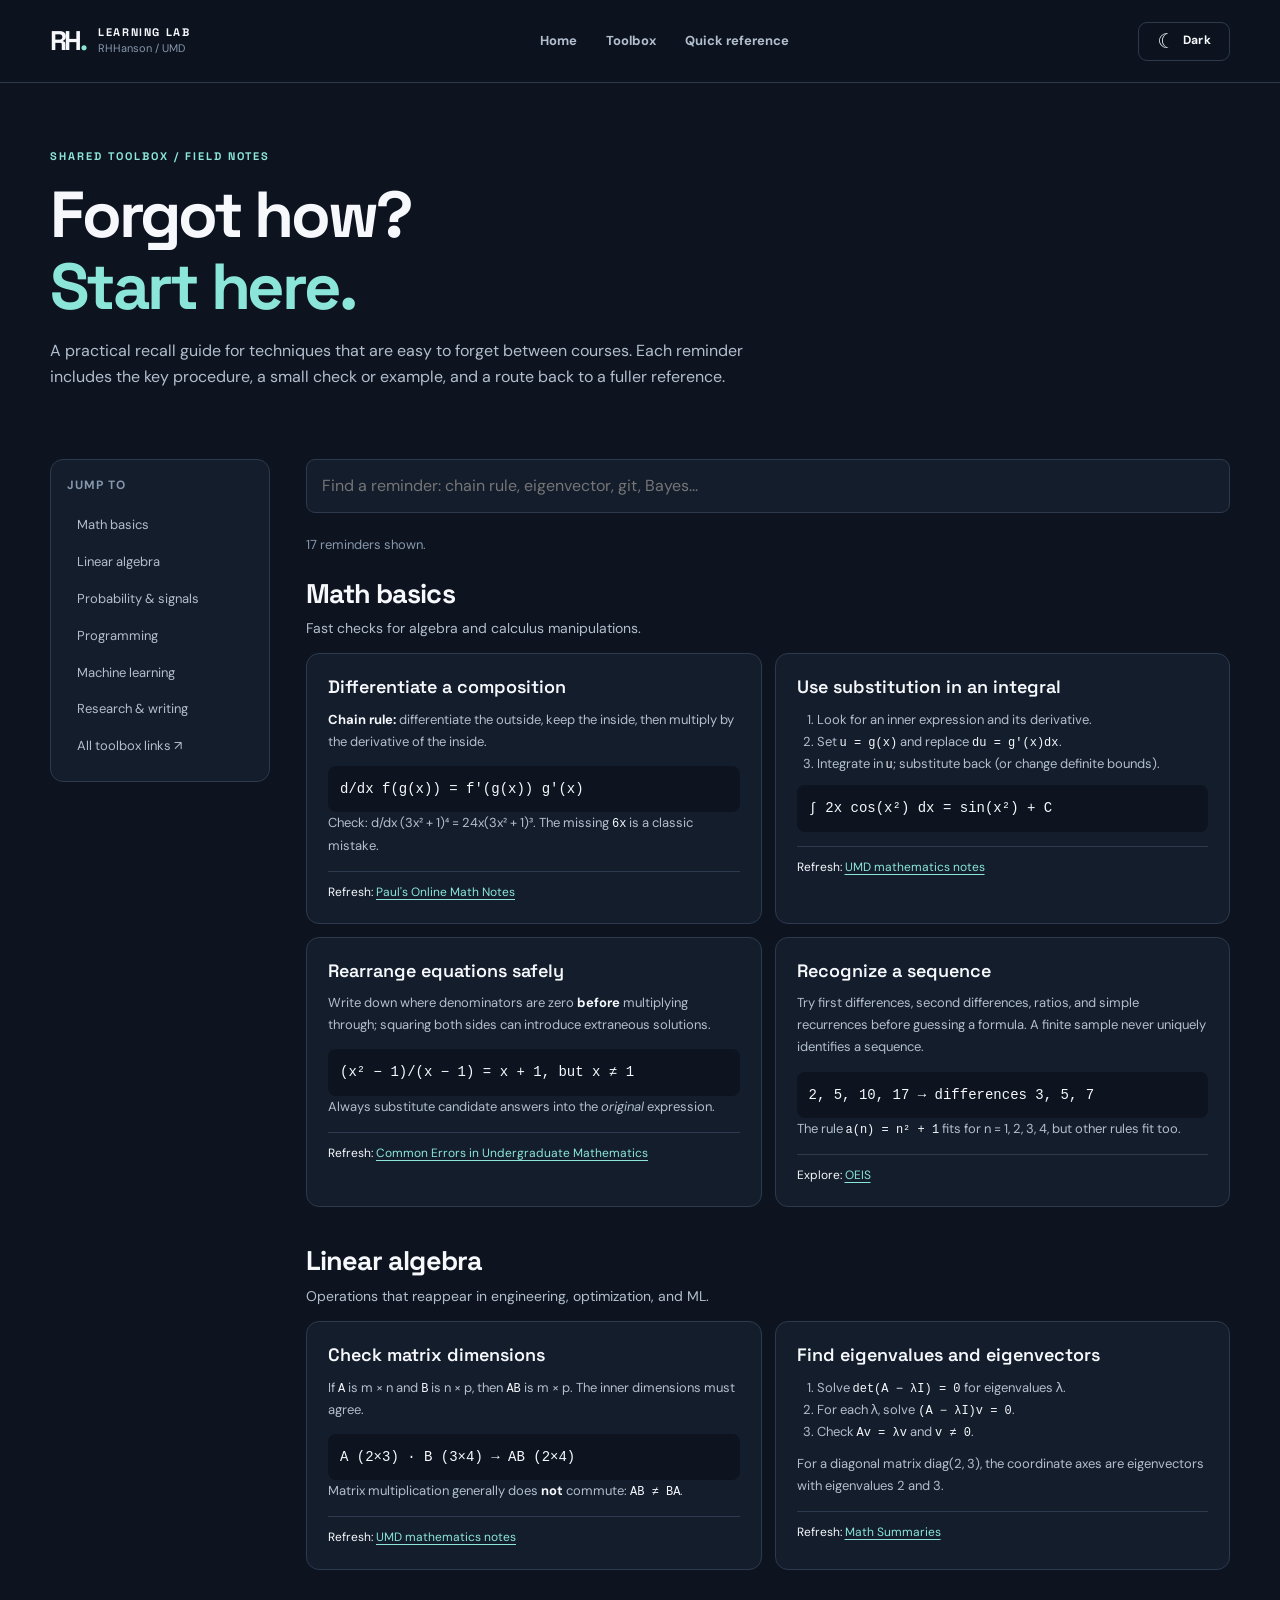
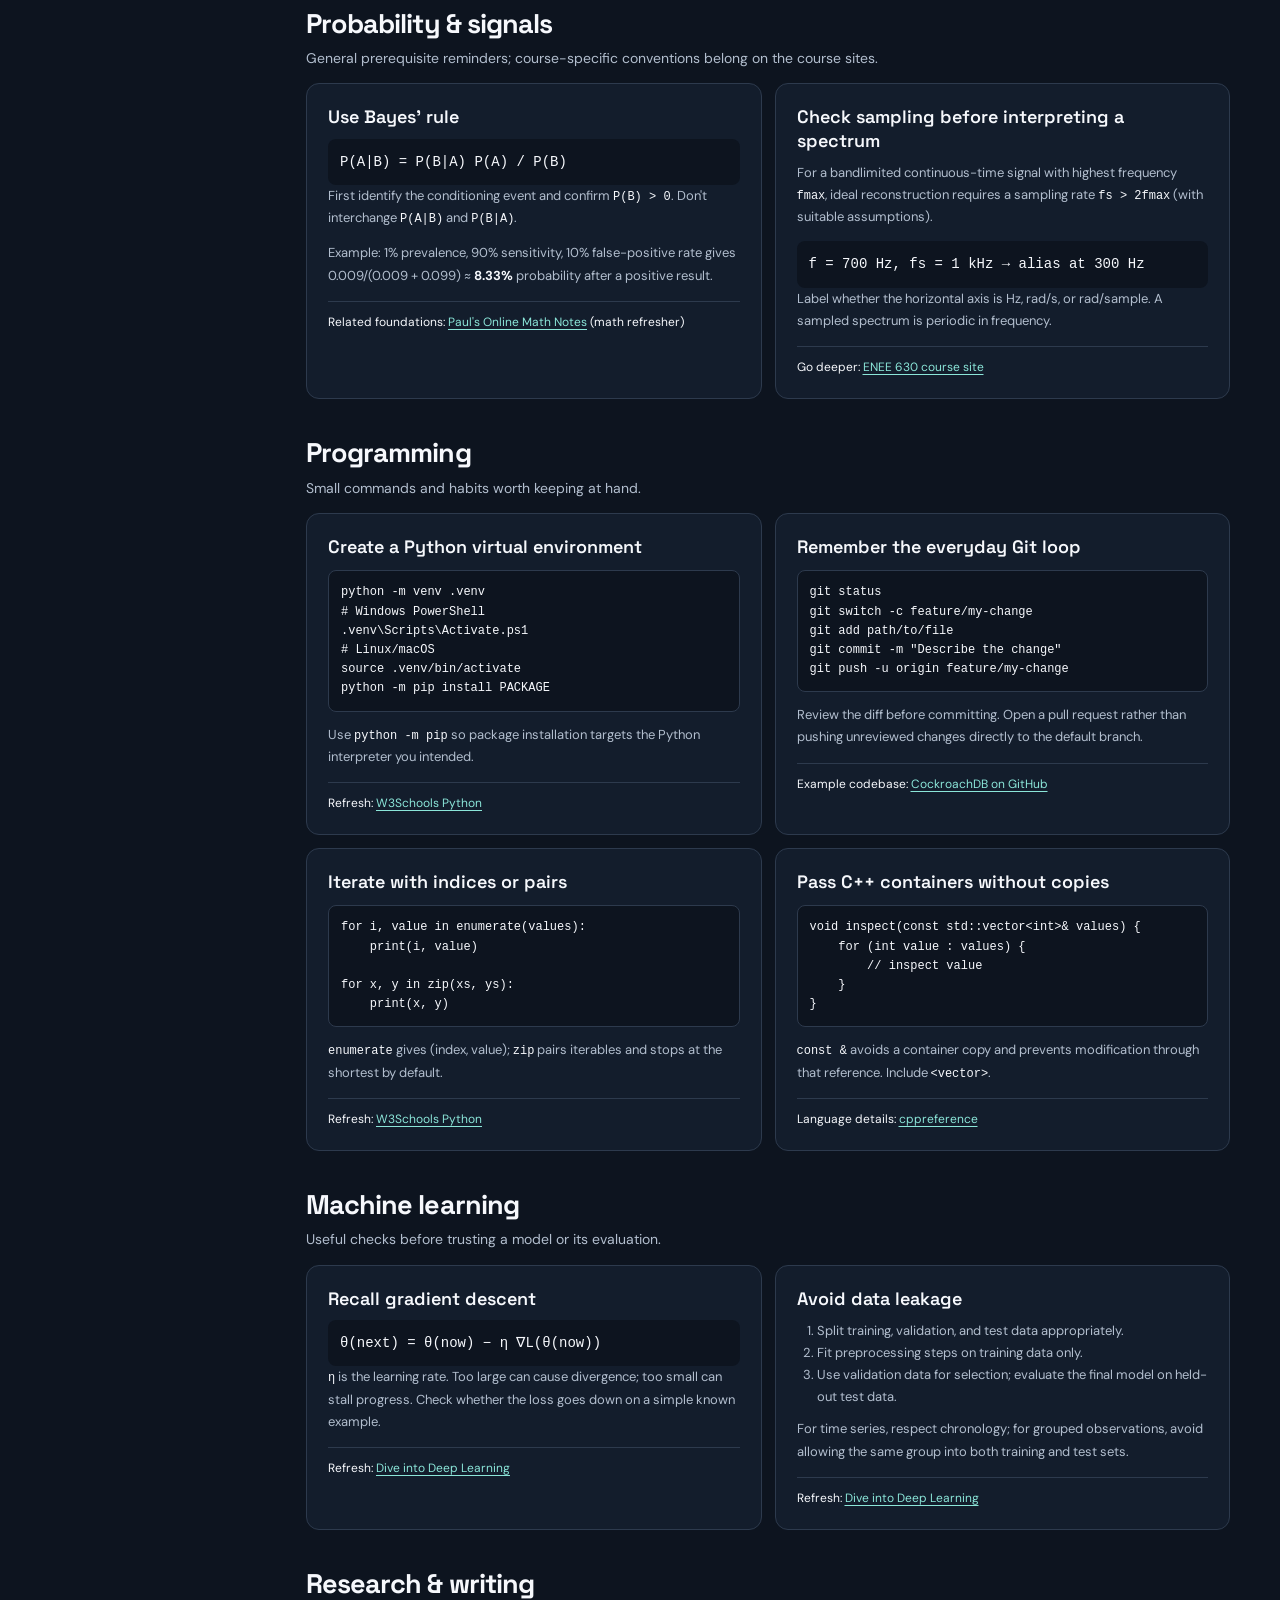
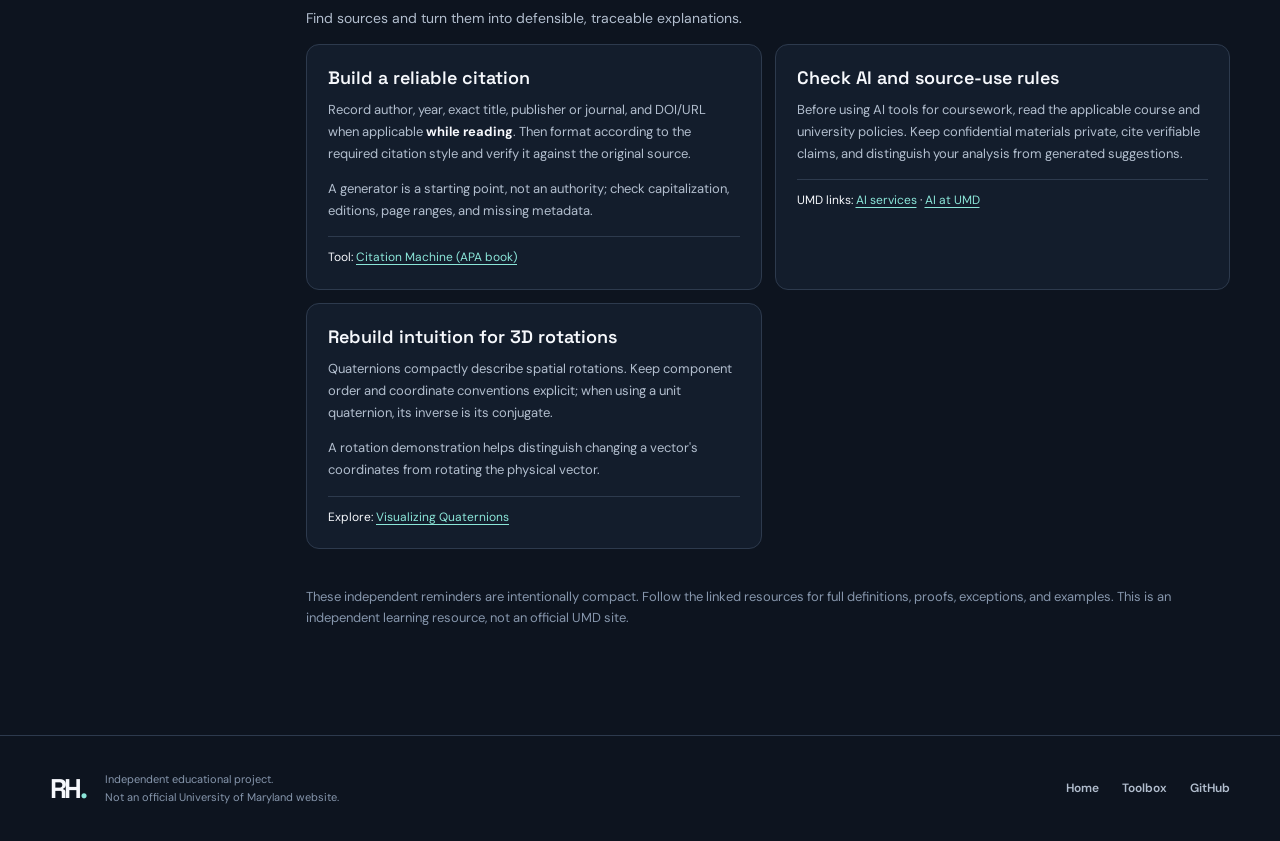
==== site/quick-reference.html @ 35a931cb "Add searchable quick-reference companion for shared toolbox" ====
<!doctype html>
<html lang="en" data-theme="dark">
<head>
<meta charset="utf-8"><meta name="viewport" content="width=device-width, initial-scale=1">
<title>Quick Reference | RHHanson-UMD Learning Lab</title>
<meta name="description" content="Practical reminders for math, coding, machine learning, and academic writing, with examples and trusted references.">
<link rel="icon" href="./assets/favicon.svg" type="image/svg+xml">
<link rel="stylesheet" href="./assets/styles.css">
<style>
.reference-hero{padding:65px 0 38px}.reference-hero h1{font:700 clamp(38px,5.4vw,65px)/1.12 'Space Grotesk',sans-serif;letter-spacing:-.05em;margin:14px 0}.reference-hero p{max-width:730px;color:var(--muted)}
.reference-layout{display:grid;grid-template-columns:220px minmax(0,1fr);gap:36px;padding:16px 0 85px}
.quick-nav{position:sticky;top:112px;align-self:start;border:1px solid var(--line);border-radius:13px;padding:16px;background:var(--surface)}
.quick-nav strong{display:block;margin-bottom:12px;font-size:12px;letter-spacing:.09em;color:var(--faint);text-transform:uppercase}
.quick-nav a{display:block;padding:8px 10px;border-radius:7px;font-size:13px;color:var(--muted)}.quick-nav a:hover,.quick-nav a:focus-visible{background:var(--surface2);color:var(--mint)}
.quick-main{min-width:0}.quick-search{display:block;width:100%;background:var(--surface);color:var(--ink);border:1px solid var(--line);border-radius:9px;padding:13px 15px;margin-bottom:22px}
.quick-section{scroll-margin-top:105px;margin:0 0 38px}.quick-section>h2{font:700 27px/1.2 'Space Grotesk';letter-spacing:-.035em;margin-bottom:7px}.quick-section>p{color:var(--muted);font-size:14px}
.quick-grid{display:grid;grid-template-columns:repeat(2,minmax(0,1fr));gap:13px}
.reminder{background:var(--surface);border:1px solid var(--line);border-radius:13px;padding:21px;min-width:0}
.reminder h3{font:600 18px/1.3 'Space Grotesk';margin:0 0 10px}.reminder p,.reminder li{font-size:13px;line-height:1.7;color:var(--muted)}.reminder ul,.reminder ol{padding-left:20px;margin:10px 0}
.reminder code,.reminder pre{font:12px/1.6 ui-monospace,SFMono-Regular,Consolas,monospace}.reminder code{color:var(--ink)}.reminder pre{white-space:pre-wrap;overflow-wrap:anywhere;padding:12px;border:1px solid var(--line);background:var(--bg);border-radius:8px;color:var(--ink)}
.reminder .formula{display:block;padding:12px;background:var(--bg);border-radius:8px;font:500 14px/1.6 ui-monospace,Consolas,monospace;overflow-wrap:anywhere}
.reminder .source{border-top:1px solid var(--line);margin-top:14px;padding-top:11px;font-size:12px}.source a{color:var(--mint);text-decoration:underline;text-underline-offset:3px}.reminder strong{color:var(--ink)}
.quick-note{font-size:13px;color:var(--faint);margin-bottom:22px}.quick-empty{border:1px dashed var(--line);border-radius:12px;padding:25px;color:var(--muted)}
@media(max-width:900px){.reference-layout{grid-template-columns:1fr}.quick-nav{position:static;display:flex;flex-wrap:wrap;gap:4px}.quick-nav strong{width:100%}.quick-nav a{padding:6px 9px}}
@media(max-width:650px){.quick-grid{grid-template-columns:1fr}.reference-hero{padding:45px 0 25px}.reference-layout{padding-bottom:50px}.reminder{padding:17px}}
</style>
</head>
<body>
<a class="skip-link" href="#main">Skip to content</a>
<header class="site-header"><div class="container nav-row">
<a class="brand" href="./" aria-label="Learning Lab home"><span class="brand-mark">RH<span>.</span></span><span class="brand-label"><strong>LEARNING LAB</strong><small>RHHanson / UMD</small></span></a>
<nav class="site-nav" aria-label="Primary"><a href="./">Home</a><a href="./#resources">Toolbox</a><a href="#main">Quick reference</a></nav>
<div class="nav-actions"><button class="theme-button" id="theme-toggle" type="button" aria-label="Switch to light theme" aria-pressed="true"><span class="theme-symbol" aria-hidden="true">&#9790;</span><span class="theme-label">Dark</span></button></div>
</div></header>
<main id="main" class="container">
<section class="reference-hero"><div class="section-label">SHARED TOOLBOX / FIELD NOTES</div><h1>Forgot how?<br><em style="font-style:normal;color:var(--mint)">Start here.</em></h1><p>A practical recall guide for techniques that are easy to forget between courses. Each reminder includes the key procedure, a small check or example, and a route back to a fuller reference.</p></section>
<div class="reference-layout">
<nav class="quick-nav" aria-label="Quick reference topics"><strong>Jump to</strong><a href="#math">Math basics</a><a href="#linear">Linear algebra</a><a href="#probability">Probability &amp; signals</a><a href="#code">Programming</a><a href="#ml">Machine learning</a><a href="#writing">Research &amp; writing</a><a href="./#resources">All toolbox links ↗</a></nav>
<div class="quick-main">
<label for="quick-search" class="sr-only">Search quick reminders</label><input class="quick-search" id="quick-search" type="search" placeholder="Find a reminder: chain rule, eigenvector, git, Bayes..." autocomplete="off">
<p class="quick-note" id="quick-count" aria-live="polite">Search by topic, technique, or keyword. Examples here are original, not excerpts from the linked resources.</p>
<section class="quick-section" id="math"><h2>Math basics</h2><p>Fast checks for algebra and calculus manipulations.</p><div class="quick-grid">
<article class="reminder" data-keywords="derivative chain rule product quotient calculus"><h3>Differentiate a composition</h3><p><strong>Chain rule:</strong> differentiate the outside, keep the inside, then multiply by the derivative of the inside.</p><span class="formula">d/dx f(g(x)) = f'(g(x)) g'(x)</span><p>Check: d/dx (3x² + 1)⁴ = 24x(3x² + 1)³. The missing <code>6x</code> is a classic mistake.</p><div class="source">Refresh: <a href="https://tutorial.math.lamar.edu/" target="_blank" rel="noopener noreferrer">Paul's Online Math Notes</a></div></article>
<article class="reminder" data-keywords="integration substitution u sub integrals"><h3>Use substitution in an integral</h3><ol><li>Look for an inner expression and its derivative.</li><li>Set <code>u = g(x)</code> and replace <code>du = g'(x)dx</code>.</li><li>Integrate in <code>u</code>; substitute back (or change definite bounds).</li></ol><span class="formula">∫ 2x cos(x²) dx = sin(x²) + C</span><div class="source">Refresh: <a href="https://www.math.umd.edu/~immortal/" target="_blank" rel="noopener noreferrer">UMD mathematics notes</a></div></article>
<article class="reminder" data-keywords="algebra fractions equations denominator zero"><h3>Rearrange equations safely</h3><p>Write down where denominators are zero <strong>before</strong> multiplying through; squaring both sides can introduce extraneous solutions.</p><span class="formula">(x² − 1)/(x − 1) = x + 1, but x ≠ 1</span><p>Always substitute candidate answers into the <em>original</em> expression.</p><div class="source">Refresh: <a href="https://math.vanderbilt.edu/schectex/commerrs/" target="_blank" rel="noopener noreferrer">Common Errors in Undergraduate Mathematics</a></div></article>
<article class="reminder" data-keywords="sequences patterns oeis recurrence"><h3>Recognize a sequence</h3><p>Try first differences, second differences, ratios, and simple recurrences before guessing a formula. A finite sample never uniquely identifies a sequence.</p><span class="formula">2, 5, 10, 17 → differences 3, 5, 7</span><p>The rule <code>a(n) = n² + 1</code> fits for n = 1, 2, 3, 4, but other rules fit too.</p><div class="source">Explore: <a href="https://oeis.org/wiki/Main_Page" target="_blank" rel="noopener noreferrer">OEIS</a></div></article>
</div></section>
<section class="quick-section" id="linear"><h2>Linear algebra</h2><p>Operations that reappear in engineering, optimization, and ML.</p><div class="quick-grid">
<article class="reminder" data-keywords="matrix multiplication dimensions dot product"><h3>Check matrix dimensions</h3><p>If <code>A</code> is m × n and <code>B</code> is n × p, then <code>AB</code> is m × p. The inner dimensions must agree.</p><span class="formula">A (2×3) · B (3×4) → AB (2×4)</span><p>Matrix multiplication generally does <strong>not</strong> commute: <code>AB ≠ BA</code>.</p><div class="source">Refresh: <a href="https://www.math.umd.edu/~immortal/" target="_blank" rel="noopener noreferrer">UMD mathematics notes</a></div></article>
<article class="reminder" data-keywords="eigenvalue eigenvector characteristic polynomial"><h3>Find eigenvalues and eigenvectors</h3><ol><li>Solve <code>det(A − λI) = 0</code> for eigenvalues λ.</li><li>For each λ, solve <code>(A − λI)v = 0</code>.</li><li>Check <code>Av = λv</code> and <code>v ≠ 0</code>.</li></ol><p>For a diagonal matrix diag(2, 3), the coordinate axes are eigenvectors with eigenvalues 2 and 3.</p><div class="source">Refresh: <a href="https://wmboyles.net/projects/mathsummaries" target="_blank" rel="noopener noreferrer">Math Summaries</a></div></article>
</div></section>
<section class="quick-section" id="probability"><h2>Probability &amp; signals</h2><p>General prerequisite reminders; course-specific conventions belong on the course sites.</p><div class="quick-grid">
<article class="reminder" data-keywords="bayes conditional probability independence events"><h3>Use Bayes' rule</h3><span class="formula">P(A|B) = P(B|A) P(A) / P(B)</span><p>First identify the conditioning event and confirm <code>P(B) &gt; 0</code>. Don't interchange <code>P(A|B)</code> and <code>P(B|A)</code>.</p><p>Example: 1% prevalence, 90% sensitivity, 10% false-positive rate gives 0.009/(0.009 + 0.099) ≈ <strong>8.33%</strong> probability after a positive result.</p><div class="source">Related foundations: <a href="https://tutorial.math.lamar.edu/" target="_blank" rel="noopener noreferrer">Paul's Online Math Notes</a> (math refresher)</div></article>
<article class="reminder" data-keywords="sampling aliasing nyquist frequency fft dtft"><h3>Check sampling before interpreting a spectrum</h3><p>For a bandlimited continuous-time signal with highest frequency <code>fmax</code>, ideal reconstruction requires a sampling rate <code>fs &gt; 2fmax</code> (with suitable assumptions).</p><span class="formula">f = 700 Hz, fs = 1 kHz → alias at 300 Hz</span><p>Label whether the horizontal axis is Hz, rad/s, or rad/sample. A sampled spectrum is periodic in frequency.</p><div class="source">Go deeper: <a href="./ENEE-630/">ENEE 630 course site</a></div></article>
</div></section>
<section class="quick-section" id="code"><h2>Programming</h2><p>Small commands and habits worth keeping at hand.</p><div class="quick-grid">
<article class="reminder" data-keywords="python virtual environment pip venv install"><h3>Create a Python virtual environment</h3><pre><code>python -m venv .venv
# Windows PowerShell
.venv\Scripts\Activate.ps1
# Linux/macOS
source .venv/bin/activate
python -m pip install PACKAGE</code></pre><p>Use <code>python -m pip</code> so package installation targets the Python interpreter you intended.</p><div class="source">Refresh: <a href="https://www.w3schools.com/python/" target="_blank" rel="noopener noreferrer">W3Schools Python</a></div></article>
<article class="reminder" data-keywords="git commands status branch commit pull request github"><h3>Remember the everyday Git loop</h3><pre><code>git status
git switch -c feature/my-change
git add path/to/file
git commit -m "Describe the change"
git push -u origin feature/my-change</code></pre><p>Review the diff before committing. Open a pull request rather than pushing unreviewed changes directly to the default branch.</p><div class="source">Example codebase: <a href="https://github.com/cockroachdb/cockroach" target="_blank" rel="noopener noreferrer">CockroachDB on GitHub</a></div></article>
<article class="reminder" data-keywords="python iteration enumerate zip list comprehension"><h3>Iterate with indices or pairs</h3><pre><code>for i, value in enumerate(values):
    print(i, value)

for x, y in zip(xs, ys):
    print(x, y)</code></pre><p><code>enumerate</code> gives (index, value); <code>zip</code> pairs iterables and stops at the shortest by default.</p><div class="source">Refresh: <a href="https://www.w3schools.com/python/" target="_blank" rel="noopener noreferrer">W3Schools Python</a></div></article>
<article class="reminder" data-keywords="c++ vector const reference cppreference"><h3>Pass C++ containers without copies</h3><pre><code>void inspect(const std::vector&lt;int&gt;&amp; values) {
    for (int value : values) {
        // inspect value
    }
}</code></pre><p><code>const &amp;</code> avoids a container copy and prevents modification through that reference. Include <code>&lt;vector&gt;</code>.</p><div class="source">Language details: <a href="https://en.cppreference.com/" target="_blank" rel="noopener noreferrer">cppreference</a></div></article>
</div></section>
<section class="quick-section" id="ml"><h2>Machine learning</h2><p>Useful checks before trusting a model or its evaluation.</p><div class="quick-grid">
<article class="reminder" data-keywords="gradient descent learning rate optimization loss"><h3>Recall gradient descent</h3><span class="formula">θ(next) = θ(now) − η ∇L(θ(now))</span><p><code>η</code> is the learning rate. Too large can cause divergence; too small can stall progress. Check whether the loss goes down on a simple known example.</p><div class="source">Refresh: <a href="https://d2l.ai/" target="_blank" rel="noopener noreferrer">Dive into Deep Learning</a></div></article>
<article class="reminder" data-keywords="train validation test split data leakage"><h3>Avoid data leakage</h3><ol><li>Split training, validation, and test data appropriately.</li><li>Fit preprocessing steps on training data only.</li><li>Use validation data for selection; evaluate the final model on held-out test data.</li></ol><p>For time series, respect chronology; for grouped observations, avoid allowing the same group into both training and test sets.</p><div class="source">Refresh: <a href="https://d2l.ai/" target="_blank" rel="noopener noreferrer">Dive into Deep Learning</a></div></article>
</div></section>
<section class="quick-section" id="writing"><h2>Research &amp; writing</h2><p>Find sources and turn them into defensible, traceable explanations.</p><div class="quick-grid">
<article class="reminder" data-keywords="citation references apa book author date doi"><h3>Build a reliable citation</h3><p>Record author, year, exact title, publisher or journal, and DOI/URL when applicable <strong>while reading</strong>. Then format according to the required citation style and verify it against the original source.</p><p>A generator is a starting point, not an authority; check capitalization, editions, page ranges, and missing metadata.</p><div class="source">Tool: <a href="https://www.citationmachine.net/apa/cite-a-book" target="_blank" rel="noopener noreferrer">Citation Machine (APA book)</a></div></article>
<article class="reminder" data-keywords="research ai university academic integrity policy"><h3>Check AI and source-use rules</h3><p>Before using AI tools for coursework, read the applicable course and university policies. Keep confidential materials private, cite verifiable claims, and distinguish your analysis from generated suggestions.</p><div class="source">UMD links: <a href="https://ai-resources.umd.edu/services.html" target="_blank" rel="noopener noreferrer">AI services</a> · <a href="https://ai.umd.edu/" target="_blank" rel="noopener noreferrer">AI at UMD</a></div></article>
<article class="reminder" data-keywords="quaternion rotation 3d visualization geometry"><h3>Rebuild intuition for 3D rotations</h3><p>Quaternions compactly describe spatial rotations. Keep component order and coordinate conventions explicit; when using a unit quaternion, its inverse is its conjugate.</p><p>A rotation demonstration helps distinguish changing a vector's coordinates from rotating the physical vector.</p><div class="source">Explore: <a href="https://eater.net/quaternions" target="_blank" rel="noopener noreferrer">Visualizing Quaternions</a></div></article>
</div></section>
<p class="quick-empty" id="no-results" hidden>No reminders matched. Try a broader term or browse the full <a href="./#resources" style="color:var(--mint)">shared toolbox</a>.</p>
<p class="quick-note">These independent reminders are intentionally compact. Follow the linked resources for full definitions, proofs, exceptions, and examples. This is an independent learning resource, not an official UMD site.</p>
</div></div>
</main>
<footer><div class="container footer-row"><div class="footer-brand"><span class="brand-mark">RH<span>.</span></span><span>Independent educational project.<br>Not an official University of Maryland website.</span></div><div class="footer-links"><a href="./">Home</a><a href="./#resources">Toolbox</a><a href="https://github.com/RHHanson-UMD" target="_blank" rel="noopener noreferrer">GitHub</a></div></div></footer>
<script>
'use strict';
const root=document.documentElement, toggle=document.getElementById('theme-toggle');
let saved=null;try{saved=localStorage.getItem('learning-lab-theme')}catch{}
root.dataset.theme=saved==='light'?'light':'dark';
function updateTheme(){const dark=root.dataset.theme==='dark';toggle.querySelector('.theme-symbol').textContent=dark?'☾':'☀';toggle.querySelector('.theme-label').textContent=dark?'Dark':'Light';toggle.setAttribute('aria-label',dark?'Switch to light theme':'Switch to dark theme');toggle.setAttribute('aria-pressed',String(dark))}
updateTheme();
toggle.addEventListener('click',()=>{root.dataset.theme=root.dataset.theme==='dark'?'light':'dark';try{localStorage.setItem('learning-lab-theme',root.dataset.theme)}catch{}updateTheme()});
const search=document.getElementById('quick-search'),sections=[...document.querySelectorAll('.quick-section')],cards=[...document.querySelectorAll('.reminder')],count=document.getElementById('quick-count'),empty=document.getElementById('no-results');
function filter(){const q=search.value.trim().toLocaleLowerCase();let n=0;cards.forEach(card=>{const match=!q||(card.textContent+' '+card.dataset.keywords).toLocaleLowerCase().includes(q);card.hidden=!match;if(match)n++});sections.forEach(section=>{section.hidden=![...section.querySelectorAll('.reminder')].some(card=>!card.hidden)});empty.hidden=n!==0;count.textContent=n+' reminder'+(n===1?'':'s')+' shown.'}
search.addEventListener('input',filter);filter();
</script>
</body></html>
---- site/assets/styles.css ----
@import url('https://fonts.googleapis.com/css2?family=DM+Sans:wght@400;500;600;700&family=Space+Grotesk:wght@400;500;600;700&display=swap');
:root {color-scheme:dark;--bg:#0d141f;--surface:#131d2c;--surface2:#192537;--ink:#f6f8fc;--muted:#b2bece;--faint:#8696ac;--line:#2d3a4d;--mint:#8be6d9;--warm:#f2c18c;--violet:#b6a5fa;--cardshadow:0 20px 65px rgba(0,0,0,.15)}
[data-theme="light"] {color-scheme:light;--bg:#f7f9fd;--surface:#ffffff;--surface2:#edf2f8;--ink:#142132;--muted:#4d5e73;--faint:#64778c;--line:#dbe3ed;--mint:#13695d;--warm:#a05b16;--violet:#6453a4;--cardshadow:0 15px 55px rgba(32,53,75,.07)}
*,*::before,*::after{box-sizing:border-box}html{scroll-behavior:smooth;scroll-padding-top:92px}body{margin:0;background:var(--bg);color:var(--ink);font:16px/1.6 'DM Sans',system-ui,-apple-system,'Segoe UI',sans-serif}a{color:inherit;text-decoration:none}button,input{font:inherit}button{cursor:pointer}a:focus-visible,button:focus-visible,input:focus-visible{outline:3px solid var(--mint);outline-offset:3px}[hidden]{display:none!important}.container{width:min(1180px,calc(100% - 54px));margin:auto}.sr-only{position:absolute;clip:rect(0,0,0,0);width:1px;height:1px;overflow:hidden;white-space:nowrap}.skip-link{position:absolute;z-index:100;top:-80px;left:12px;background:var(--mint);color:#071316;padding:10px 16px;border-radius:8px}.skip-link:focus{top:12px}
.site-header{position:sticky;top:0;z-index:50;background:color-mix(in srgb,var(--bg) 91%,transparent);border-bottom:1px solid var(--line);backdrop-filter:blur(18px)}.nav-row{height:82px;display:flex;align-items:center;gap:42px}.brand{display:flex;align-items:center;gap:13px;white-space:nowrap}.brand-mark{display:inline-flex;align-items:center;letter-spacing:-.1em;font:700 27px/1 'Space Grotesk',sans-serif}.brand-mark span{color:var(--mint)}.brand-label{display:flex;flex-direction:column;line-height:1.15;gap:4px}.brand-label strong{font:700 11px/1 'Space Grotesk';letter-spacing:.15em}.brand-label small{font-size:11px;color:var(--faint)}.site-nav{display:flex;gap:29px;margin:auto}.site-nav a{font-size:13px;font-weight:700;color:var(--muted)}.site-nav a:hover,.footer-links a:hover{color:var(--mint)}.nav-actions{display:flex;align-items:center;gap:12px}.theme-button{display:grid;place-items:center;background:transparent;border:1px solid var(--line);border-radius:50%;color:var(--ink);width:39px;height:39px;font-size:20px}.nav-github{font-size:12px;font-weight:700;padding:11px 16px;border:1px solid var(--line);border-radius:9px}.nav-github:hover{border-color:var(--mint)}
.hero{position:relative;overflow:hidden;background:radial-gradient(ellipse at 12% 15%,rgba(63,134,146,.12),transparent 48%),radial-gradient(ellipse at 80% 18%,rgba(124,103,169,.08),transparent 45%)}.hero-grid{display:grid;grid-template-columns:1.04fr .96fr;align-items:center;gap:62px;padding:96px 0 93px}.eyebrow,.section-label{letter-spacing:.18em;font:700 11px/1.5 'Space Grotesk',sans-serif;color:var(--mint)}.eyebrow{display:inline-flex;align-items:center;gap:11px}.eyebrow-dot{width:8px;height:8px;background:var(--mint);border-radius:50%;box-shadow:0 0 0 5px color-mix(in srgb,var(--mint) 13%,transparent)}h1,h2,h3,p{margin-top:0}.hero h1{font:700 clamp(49px,6vw,80px)/1.08 'Space Grotesk',sans-serif;letter-spacing:-.064em;margin:25px 0}.hero h1 em{font-style:normal;color:var(--mint)}.hero-copy>p{max-width:520px;font-size:16px;line-height:1.9;color:var(--muted)}.hero-actions{display:flex;align-items:center;gap:29px;margin-top:34px}.primary-button{background:var(--mint);color:#101d26;border:1px solid transparent;font-weight:700;font-size:13px;padding:14px 19px;border-radius:9px;display:inline-flex;gap:31px;align-items:center;box-shadow:0 10px 40px rgba(65,183,178,.1)}.primary-button:hover{transform:translateY(-1px);filter:brightness(1.07)}[data-theme="light"] .primary-button{color:white;background:#13695d}.text-link,.small-link{font-weight:700;font-size:13px;color:var(--ink)}.text-link:hover,.small-link:hover{color:var(--mint)}.hero-art{background:linear-gradient(150deg,var(--surface),var(--bg));border:1px solid var(--line);border-radius:21px;box-shadow:var(--cardshadow);padding:20px 19px 10px;overflow:hidden}.art-kicker,.art-footer{display:flex;justify-content:space-between;align-items:center;gap:12px;font:700 10px/1.3 'Space Grotesk',sans-serif;letter-spacing:.15em;color:var(--faint)}.art-kicker span{font-weight:500}.hero-art svg{display:block;width:100%;height:auto;margin:2px auto -7px;max-height:355px}.art-footer{border-top:1px solid var(--line);padding:13px 2px 8px;letter-spacing:.1em}.live-mark{color:var(--mint)}
.metrics{border-top:1px solid var(--line);border-bottom:1px solid var(--line);background:color-mix(in srgb,var(--surface) 60%,var(--bg))}.metric-row{display:grid;grid-template-columns:repeat(3,1fr) 1.2fr;align-items:center;padding:22px 0;gap:20px}.metric-row>div:not(:last-child){display:flex;align-items:center;gap:13px}.metric-row strong{font:700 32px/1 'Space Grotesk';letter-spacing:-.06em}.metric-row span{font-size:12px;color:var(--faint);font-weight:600}.metrics-aside{color:var(--faint);font-size:12px;line-height:1.5;text-align:right}
.section{padding:93px 0}.section-head{display:flex;justify-content:space-between;align-items:end;gap:20px;margin-bottom:36px}.section h2{font:700 clamp(34px,4vw,55px)/1.1 'Space Grotesk';letter-spacing:-.055em;margin:14px 0}.period{color:var(--mint)}.section-head p{color:var(--muted);margin-bottom:0;max-width:540px}.small-link{white-space:nowrap}.courses-grid{display:grid;grid-template-columns:repeat(3,1fr);gap:18px}.course-card{display:flex;flex-direction:column;min-height:300px;padding:28px;border-radius:17px;background:var(--surface);border:1px solid var(--line);transition:border-color .2s,transform .2s,box-shadow .2s;position:relative;overflow:hidden}.course-card:before{content:'';position:absolute;top:-70px;right:-50px;width:160px;height:160px;border-radius:50%;background:var(--tone);opacity:.07;filter:blur(12px);pointer-events:none}.course-card:hover{transform:translateY(-4px);border-color:var(--tone);box-shadow:var(--cardshadow)}.course-card.amber{--tone:var(--warm)}.course-card.violet{--tone:var(--violet)}.course-card.mint{--tone:var(--mint)}.course-card-top{display:flex;justify-content:space-between;align-items:center;margin-bottom:37px}.course-number{font:700 13px/1 'Space Grotesk';color:var(--tone);letter-spacing:.17em}.course-arrow{width:35px;height:35px;border-radius:50%;border:1px solid var(--line);display:grid;place-items:center;font-size:19px}.course-card h3{font:600 23px/1.25 'Space Grotesk';letter-spacing:-.035em;margin:0 0 15px}.course-card p{font-size:13px;color:var(--muted);margin:0 0 20px}.course-tags{display:flex;gap:6px;flex-wrap:wrap;margin-top:auto}.course-tag{font-size:10px;padding:4px 8px;border:1px solid var(--line);border-radius:6px;color:var(--faint)}.note-row{display:flex;gap:12px;align-items:baseline;font-size:12px;color:var(--faint);padding:23px 2px 0}.note-row span{color:var(--mint)}
.resources-section{border-top:1px solid var(--line);background:color-mix(in srgb,var(--surface) 29%,var(--bg))}.muted-heading{color:var(--faint)}.resource-toolbar{display:flex;align-items:center;gap:18px;margin:38px 0 18px}.search-box{height:51px;flex:1;display:flex;gap:12px;align-items:center;padding:0 17px;border:1px solid var(--line);border-radius:10px;background:var(--surface);color:var(--faint)}.search-box:focus-within{border-color:var(--mint)}.search-box input{width:100%;background:transparent;color:var(--ink);border:0;outline:0;font-size:13px}.search-box input::placeholder{color:var(--faint)}.resource-counter{font-size:12px;min-width:88px;text-align:right;color:var(--faint)}.filter-row{display:flex;gap:8px;overflow-x:auto;white-space:nowrap;padding:2px 0 18px;scrollbar-width:thin}.filter-chip{border:1px solid var(--line);background:transparent;color:var(--muted);padding:9px 13px;border-radius:7px;font-size:12px;font-weight:700}.filter-chip:hover{border-color:var(--mint)}.filter-chip.is-active{background:var(--mint);color:#09201f;border-color:var(--mint)}[data-theme="light"] .filter-chip.is-active{color:white}.resource-list{display:grid;gap:32px;margin-top:18px}.resource-group{padding-top:14px}.resource-group-head{display:flex;align-items:start;gap:15px;margin-bottom:16px}.group-number{font:700 13px 'Space Grotesk';color:var(--mint);margin-top:4px}.resource-group h3{font:600 21px/1.3 'Space Grotesk';letter-spacing:-.035em;margin-bottom:4px}.resource-group-head p{font-size:12px;color:var(--faint);margin:0}.resource-grid{display:grid;grid-template-columns:repeat(3,1fr);gap:12px}.resource-card{display:flex;flex-direction:column;min-height:190px;padding:20px;border:1px solid var(--line);border-radius:12px;background:var(--surface);transition:border-color .2s,background .2s}.resource-card:hover{border-color:var(--mint);background:var(--surface2)}.resource-meta{display:flex;justify-content:space-between;color:var(--faint);font-size:11px;margin-bottom:22px}.resource-meta span{font-size:17px;color:var(--mint)}.resource-card strong{font:600 16px/1.35 'Space Grotesk';letter-spacing:-.015em}.resource-description{font-size:12px;line-height:1.6;color:var(--muted);margin:8px 0 16px}.tagline{font-size:10px;color:var(--faint);margin-top:auto}.empty-state{padding:45px 20px;border:1px dashed var(--line);border-radius:12px;text-align:center;color:var(--muted)}
.about-section{border-top:1px solid var(--line)}.about-grid{display:grid;grid-template-columns:1fr 1fr;gap:90px}.about-text{padding-top:28px}.about-text p{color:var(--muted);font-size:14px;line-height:1.9}.about-text .small-link{display:inline-block;margin-top:5px}footer{border-top:1px solid var(--line);padding:35px 0}.footer-row{display:flex;justify-content:space-between;align-items:center;gap:20px}.footer-brand{display:flex;align-items:center;gap:20px}.footer-brand>span:last-child{font-size:11px;color:var(--faint)}.footer-links{display:flex;gap:23px;font-size:12px;font-weight:600;color:var(--muted)}
@media(max-width:960px){.hero-grid{grid-template-columns:1fr 1fr;gap:25px}.hero h1{font-size:57px}.courses-grid{gap:12px}.course-card{padding:21px}.course-card h3{font-size:20px}.resource-grid{grid-template-columns:repeat(2,1fr)}.metric-row{grid-template-columns:repeat(3,1fr)}.metrics-aside{display:none}}
@media(max-width:700px){.container{width:min(100% - 32px,1180px)}.nav-row{height:72px;gap:12px}.brand-label{display:none}.site-nav{gap:15px;margin-left:auto}.site-nav a{font-size:12px}.nav-actions{gap:6px}.nav-github{display:none}.hero-grid{grid-template-columns:1fr;padding:63px 0 56px;gap:28px}.hero h1{font-size:clamp(44px,10vw,67px)}.hero-art{max-width:470px}.metric-row{grid-template-columns:repeat(3,1fr);gap:6px;padding:19px 0}.metric-row>div:not(:last-child){display:block}.metric-row strong{display:block;font-size:27px}.metric-row span{font-size:10px}.section{padding:65px 0}.section-head{display:block}.section-head .small-link{display:inline-block;margin-top:18px}.courses-grid{grid-template-columns:1fr}.course-card{min-height:225px}.course-card-top{margin-bottom:18px}.resource-grid{grid-template-columns:1fr}.resource-card{min-height:162px}.resource-meta{margin-bottom:14px}.about-grid{grid-template-columns:1fr;gap:0}.about-text{padding-top:10px}.footer-row{align-items:start;flex-direction:column}.resource-counter{min-width:68px}.search-box{padding:0 10px}.resource-toolbar{gap:8px}}
@media(prefers-reduced-motion:reduce){html{scroll-behavior:auto}*,*::before,*::after{transition:none!important;animation:none!important}}

/* Explicit, accessible theme switch; dark is the default for new visitors. */
.theme-button{display:inline-flex;align-items:center;justify-content:center;gap:8px;width:auto;min-width:92px;height:39px;padding:0 12px;border-radius:9px;font-size:13px;font-weight:700;white-space:nowrap}.theme-symbol{font-size:20px;line-height:1}.theme-label{font-size:12px;letter-spacing:.01em}
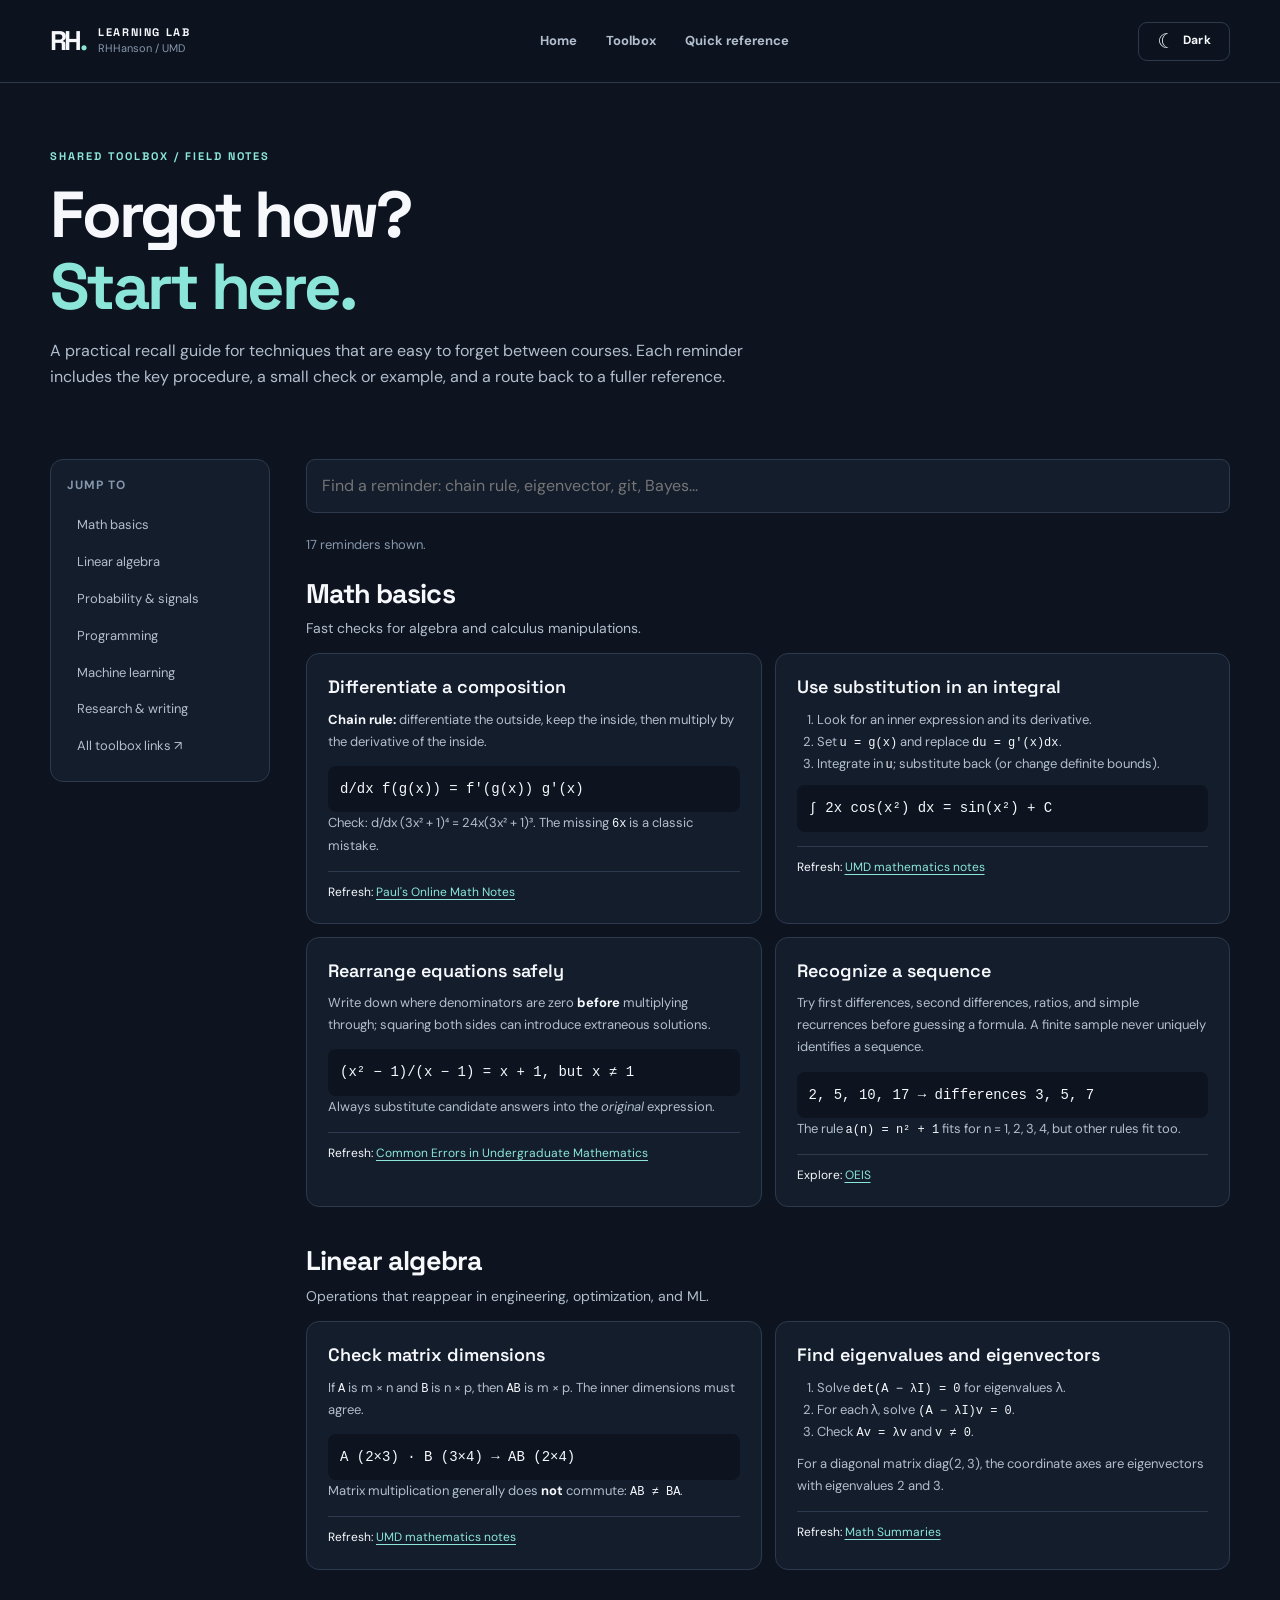
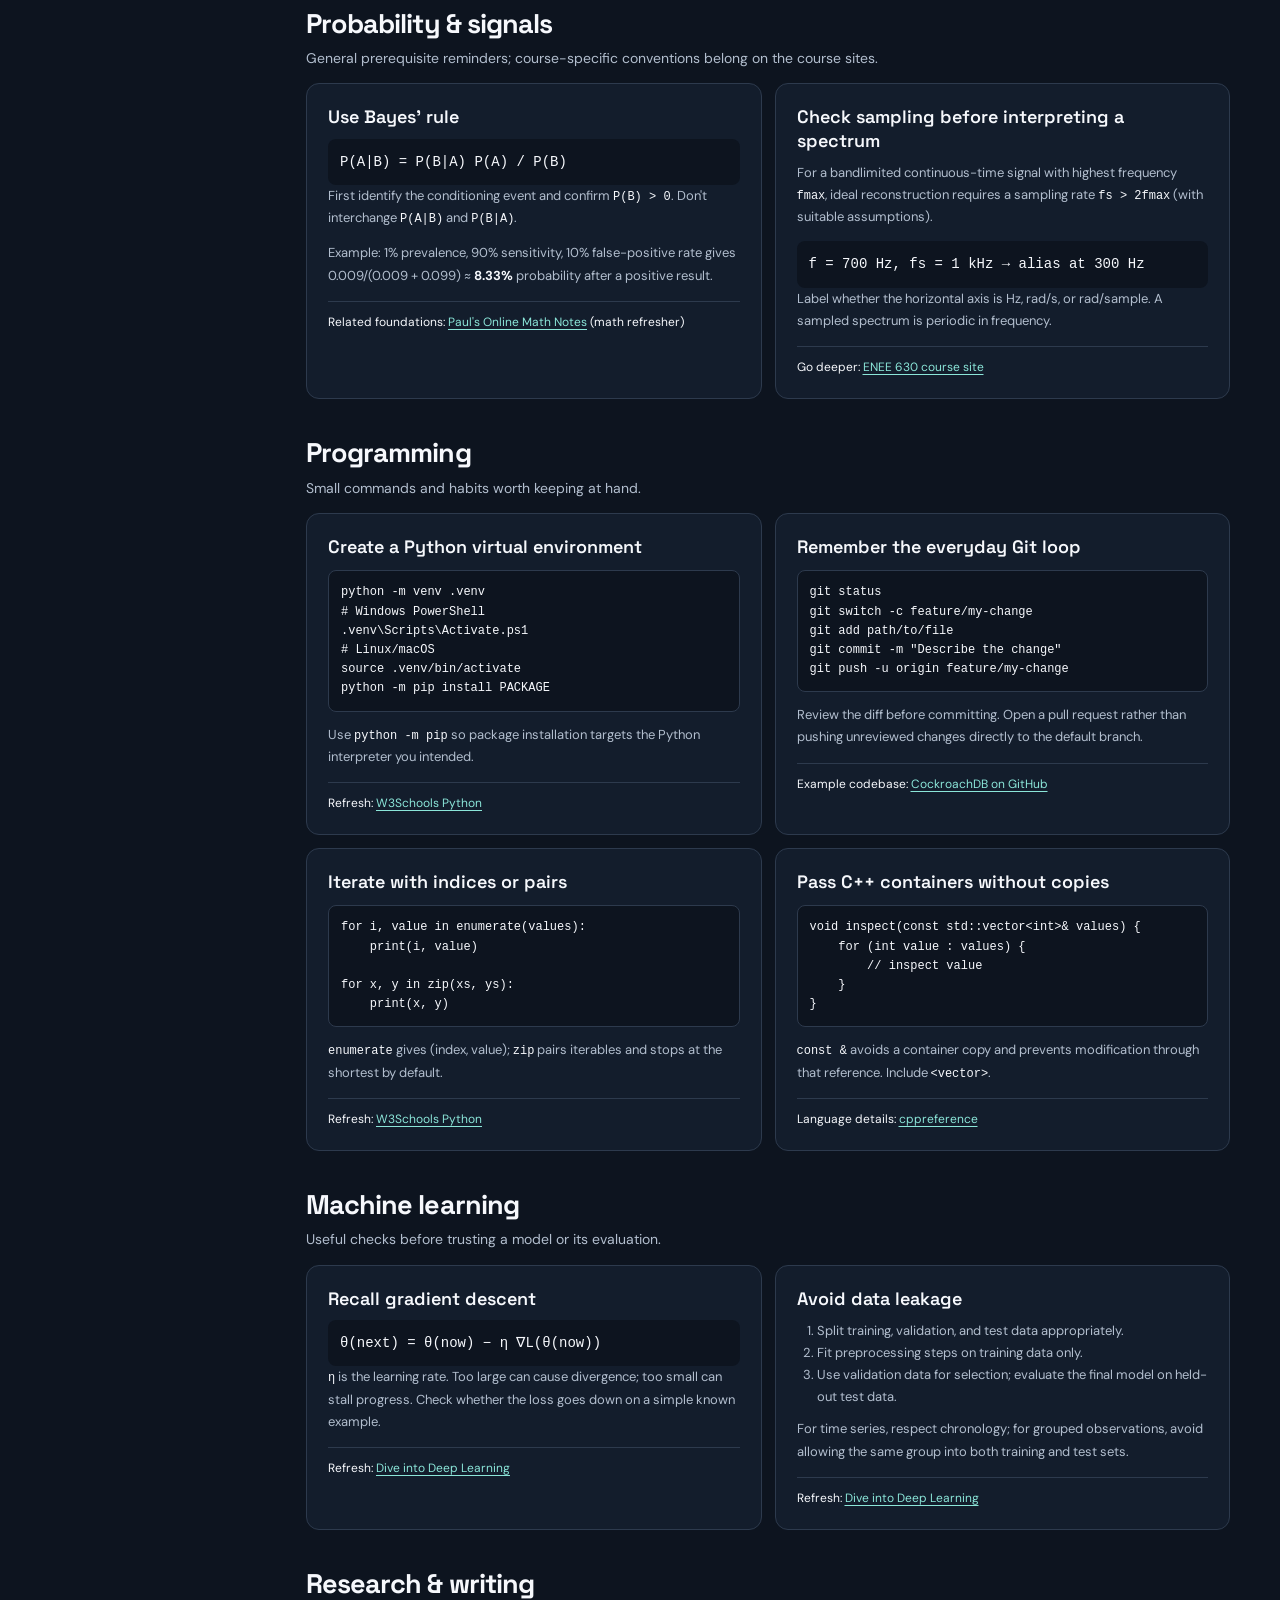
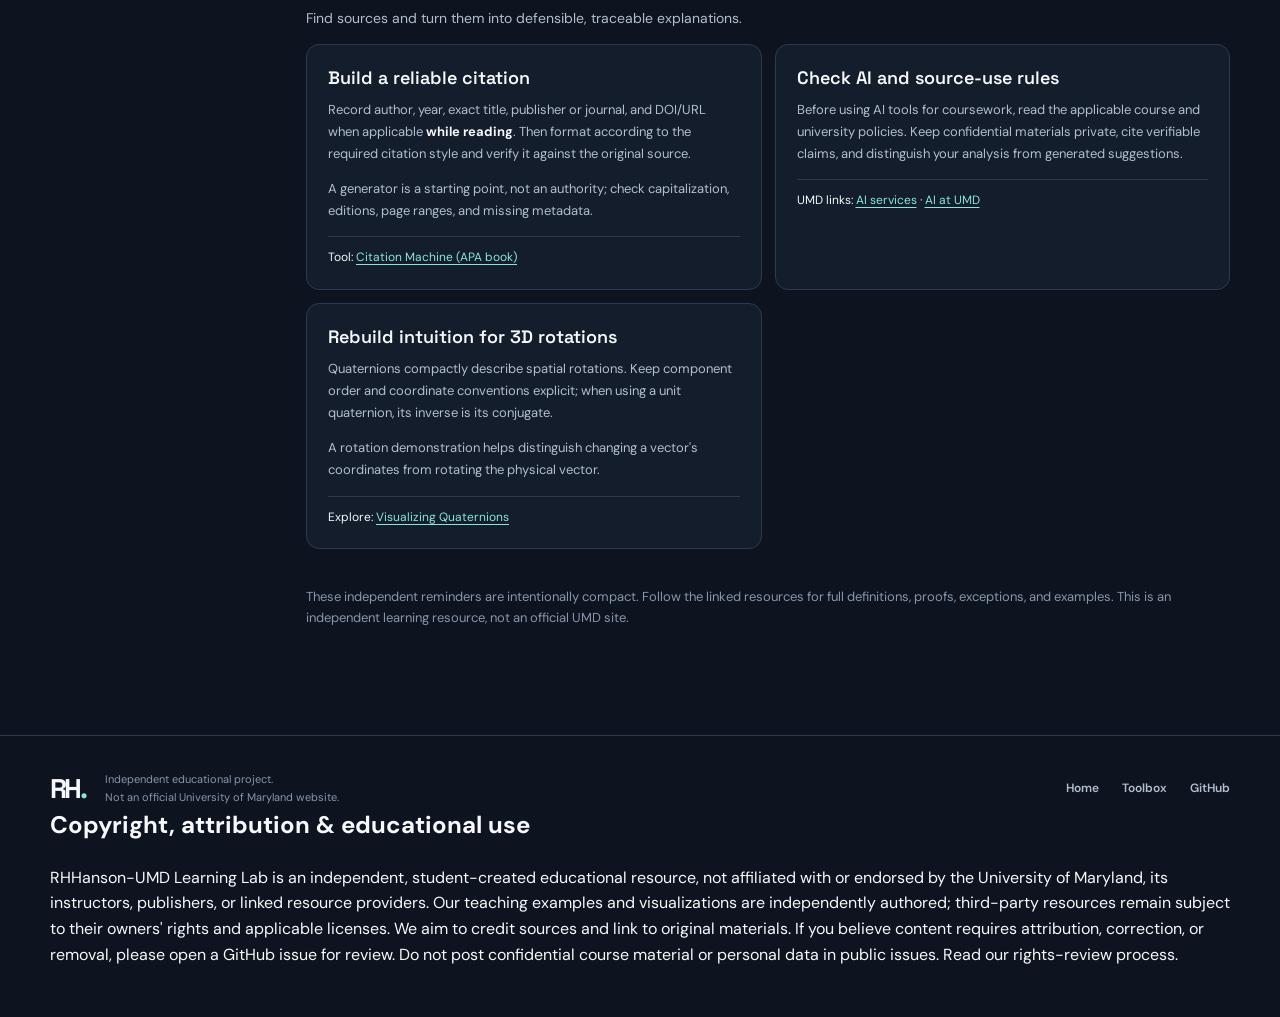
==== commit 4a942993: "Add visible attribution and rights notice to quick reference" ====
--- a/site/quick-reference.html
+++ b/site/quick-reference.html
@@ -51,7 +51,7 @@
 </div></section>
 <section class="quick-section" id="probability"><h2>Probability &amp; signals</h2><p>General prerequisite reminders; course-specific conventions belong on the course sites.</p><div class="quick-grid">
 <article class="reminder" data-keywords="bayes conditional probability independence events"><h3>Use Bayes' rule</h3><span class="formula">P(A|B) = P(B|A) P(A) / P(B)</span><p>First identify the conditioning event and confirm <code>P(B) &gt; 0</code>. Don't interchange <code>P(A|B)</code> and <code>P(B|A)</code>.</p><p>Example: 1% prevalence, 90% sensitivity, 10% false-positive rate gives 0.009/(0.009 + 0.099) ≈ <strong>8.33%</strong> probability after a positive result.</p><div class="source">Related foundations: <a href="https://tutorial.math.lamar.edu/" target="_blank" rel="noopener noreferrer">Paul's Online Math Notes</a> (math refresher)</div></article>
-<article class="reminder" data-keywords="sampling aliasing nyquist frequency fft dtft"><h3>Check sampling before interpreting a spectrum</h3><p>For a bandlimited continuous-time signal with highest frequency <code>fmax</code>, ideal reconstruction requires a sampling rate <code>fs &gt; 2fmax</code> (with suitable assumptions).</p><span class="formula">f = 700 Hz, fs = 1 kHz → alias at 300 Hz</span><p>Label whether the horizontal axis is Hz, rad/s, or rad/sample. A sampled spectrum is periodic in frequency.</p><div class="source">Go deeper: <a href="./ENEE-630/">ENEE 630 course site</a></div></article>
+<article class="reminder" data-keywords="sampling aliasing nyquist frequency fft dtft"><h3>Check sampling before interpreting a spectrum</h3><p>For a bandlimited continuous-time signal with highest frequency <code>fmax</code>, ideal reconstruction requires a sampling rate <code>fs &gt; 2fmax</code> (with suitable assumptions).</p><span class="formula">f = 700 Hz, fs = 1 kHz → alias at 300 Hz</span><p>Label whether the horizontal axis is Hz, rad/s, or rad/sample. A sampled spectrum is periodic in frequency.</p><div class="source">Go deeper: <a href="https://rhhanson-umd.github.io/ENEE-630/">ENEE 630 course site</a></div></article>
 </div></section>
 <section class="quick-section" id="code"><h2>Programming</h2><p>Small commands and habits worth keeping at hand.</p><div class="quick-grid">
 <article class="reminder" data-keywords="python virtual environment pip venv install"><h3>Create a Python virtual environment</h3><pre><code>python -m venv .venv
@@ -89,7 +89,11 @@
 <p class="quick-note">These independent reminders are intentionally compact. Follow the linked resources for full definitions, proofs, exceptions, and examples. This is an independent learning resource, not an official UMD site.</p>
 </div></div>
 </main>
-<footer><div class="container footer-row"><div class="footer-brand"><span class="brand-mark">RH<span>.</span></span><span>Independent educational project.<br>Not an official University of Maryland website.</span></div><div class="footer-links"><a href="./">Home</a><a href="./#resources">Toolbox</a><a href="https://github.com/RHHanson-UMD" target="_blank" rel="noopener noreferrer">GitHub</a></div></div></footer>
+<footer><div class="container footer-row"><div class="footer-brand"><span class="brand-mark">RH<span>.</span></span><span>Independent educational project.<br>Not an official University of Maryland website.</span></div><div class="footer-links"><a href="./">Home</a><a href="./#resources">Toolbox</a><a href="https://github.com/RHHanson-UMD" target="_blank" rel="noopener noreferrer">GitHub</a></div></div><section class="container rights-notice" aria-labelledby="rights-title">
+<h2 id="rights-title">Copyright, attribution &amp; educational use</h2>
+<p>RHHanson-UMD Learning Lab is an independent, student-created educational resource, not affiliated with or endorsed by the University of Maryland, its instructors, publishers, or linked resource providers. Our teaching examples and visualizations are independently authored; third-party resources remain subject to their owners' rights and applicable licenses. We aim to credit sources and link to original materials. If you believe content requires attribution, correction, or removal, please <a href="https://github.com/RHHanson-UMD/RHHanson-UMD.github.io/issues/new" target="_blank" rel="noopener noreferrer">open a GitHub issue</a> for review. Do not post confidential course material or personal data in public issues. <a href="https://github.com/RHHanson-UMD/RHHanson-UMD.github.io/blob/main/docs/RIGHTS.md" target="_blank" rel="noopener noreferrer">Read our rights-review process</a>.</p>
+</section>
+</footer>
 <script>
 'use strict';
 const root=document.documentElement, toggle=document.getElementById('theme-toggle');
